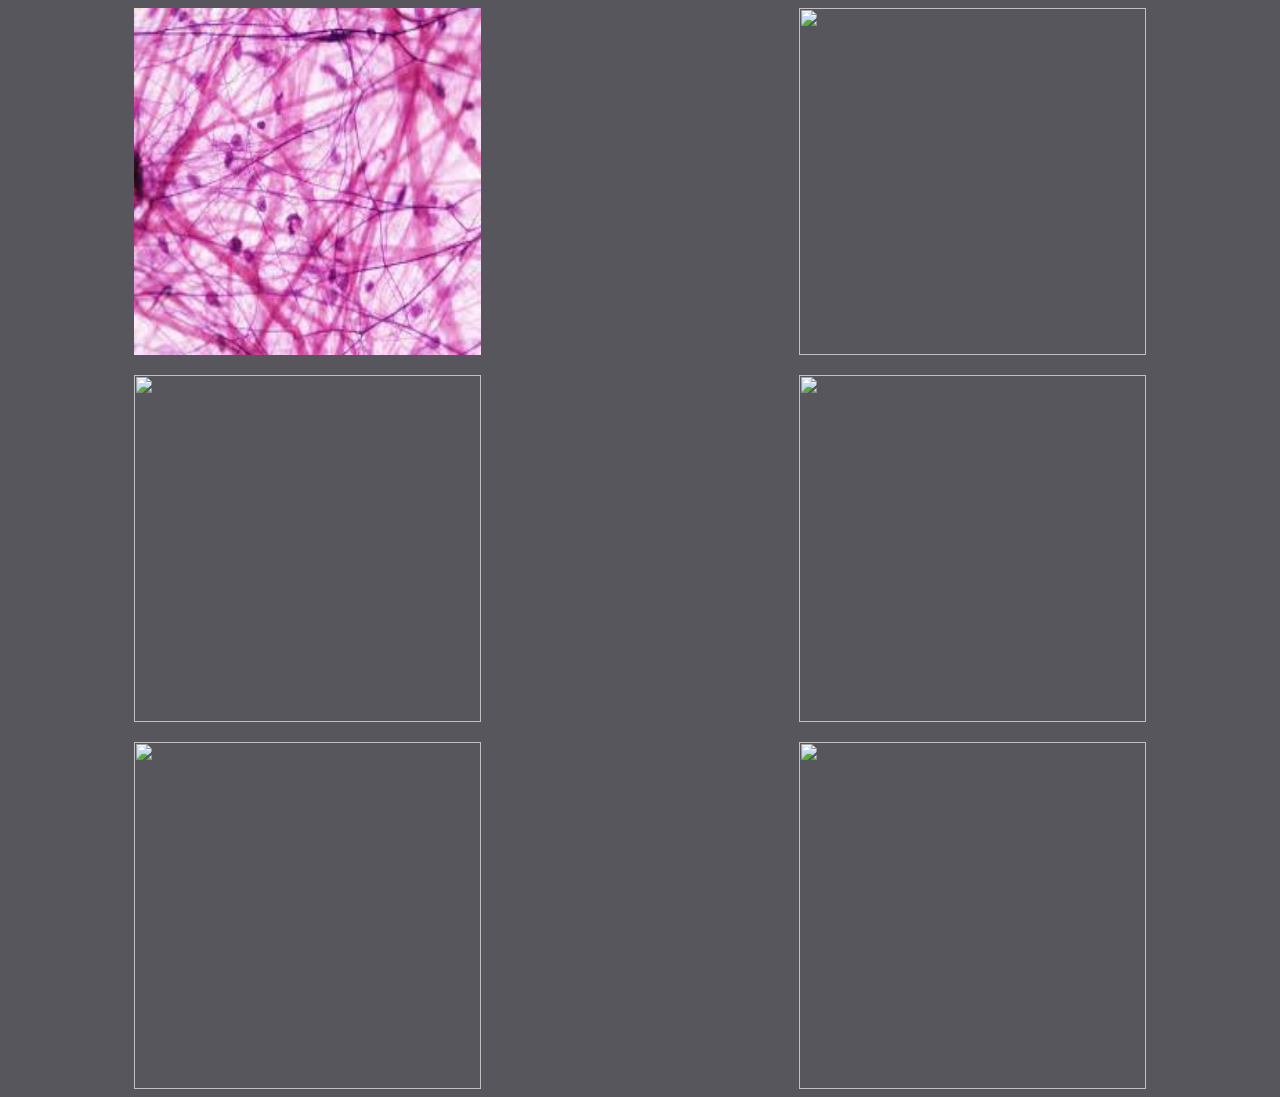
==== tejido.html @ 58338805 "Add files via upload" ====
<!DOCTYPE html>
<html lang="en">
<head>
  <meta charset="UTF-8">
  <meta http-equiv="X-UA-Compatible" content="IE=edge">
  <meta name="viewport" content="width=device-width, initial-scale=1.0">
  <link rel="stylesheet" href="style.css">
  <title>Tejidos</title>
</head>
<body id="fondo2">
  
  <main>
      
      <img src="[data-uri]" alt="">
      <img src="https://cienciaybiologia.com/wp-content/uploads/2017/05/epitelio-estrat-plano-600x464.jpg" alt="">
      <img src="http://1.bp.blogspot.com/-T8ftOMyOdzM/U7xOscpQ4DI/AAAAAAAAABY/8KCy9e4TxN8/s1600/Division+celular.jpg" alt="">
      <img src="https://img.freepik.com/vector-premium/tejer-ganchillo-manos-hilo-morado-tejido-ilustracion-vectorial_543062-616.jpg?w=2000" alt="">
      <img src="https://previews.123rf.com/images/inbevel13/inbevel131612/inbevel13161200022/69114659-tumor-en-crecimiento-secci%C3%B3n-de-tejido-ilustraci%C3%B3n-vectorial.jpg" alt="">
      <img src="https://previews.123rf.com/images/inbevel13/inbevel131602/inbevel13160200011/52505587-tejido-ilustraci%C3%B3n-vectorial.jpg" alt="">

  </main>

</body>
</html>
---- style.css ----
html,body{
  background-size: cover;
  overflow-y: scroll;
}

body#fondo1 {
  background-color:#393a38 ;
}

body#fondo2 {
  background: rgb(87, 86, 92);
 
}

a {
  text-decoration: none;
}

h1{
  color: rgb(5, 5, 5);
  letter-spacing: 20px;
  
}

main {
  width: 80%;
  margin: 0 auto;
  display: flex;
  flex-wrap: wrap;
  justify-content: space-between;
  gap: 20px;
}

img{
  width: 347px;
  height: 347px;
}

img.efectos1 {
  position: relative;
  animation-name: animacion1;
  animation-duration: 50s;
  animation-iteration-count: infinite;
  animation-direction: alternate-reverse;  
}

img.efectos2 {
  position: relative;
  animation-name: animacion2;
  animation-duration: 30s;
  animation-iteration-count: infinite;
  animation-direction: alternate-reverse;  
}

img.efectos3 {
  position: relative;
  animation-name: animacion3;
  animation-duration: 15s;
  animation-iteration-count: infinite;
  animation-direction: alternate-reverse;  
}


@keyframes animacion1 {
  0%   {background-color:red; left:0px; top:0px;}
  25%  {background-color:yellow; left:200px; top:0px;}
  50%  {background-color:blue; left:200px; top:200px;}
  75%  {background-color:green; left:0px; top:200px;}
  100% {background-color:red; left:0px; top:0px;}
}

@keyframes animacion2 {
  0%   {background-color:red; left:0px; top:0px;}
  25%  {background-color:yellow; left:0px; top:200px;}
  50%  {background-color:blue; left:200px; top:100px;}
  75%  {background-color:green; left:100px; top:200px;}
  100% {background-color:red; left:0px; top:100px;}
}

@keyframes animacion3 {
  0%   {background-color:red; left:0px; top:0px;}
  25%  {background-color:yellow; left:200px; top:0px;}
  50%  {background-color:blue; left:200px; top:200px;}
  75%  {background-color:green; left:0px; top:200px;}
  100% {background-color:red; left:0px; top:0px;}
}

*,
*::before,
*::after {
  box-sizing: border-box;
}

:root {
  --color-primary: #0d501c;
  --color-secondary: #2ab318;
  --color-tertiary: #34a325;
  --color-quaternary: #a6ebbb;
  --color-quinary: #052b12;
  /*
  --color-primary: #5192ED;
  --color-secondary: #69A1F0;
  --color-tertiary: #7EAEF2;
  --color-quaternary: #90BAF5;
  --color-quinary: #A2C4F5;
  */
}

body {
  min-height: 100vh;
  font-family: canada-type-gibson, sans-serif;
  font-style: italic;
  font-weight: 300;
  font-size: 1.25rem;
  display: flex;
  flex-direction: column;
  justify-content: center;
  overflow: hidden;
  background-color: #393a38;
}

.content {
  display: flex;
  align-content: center;
  justify-content: center;
}

.text_shadows {
  text-shadow: 3px 3px 0 var(--color-secondary), 6px 6px 0 var(--color-tertiary),
    9px 9px var(--color-quaternary), 12px 12px 0 var(--color-quinary);
  font-family: bungee, sans-serif;
  font-style: italic;
  font-weight: 400;
  text-transform: uppercase;
  font-size: calc(2rem + 5vw);
  text-align: center;
  margin: 0;
  color: var(--color-primary);
  animation: shadows 1.2s ease-in infinite, move 1.2s ease-in infinite;
  letter-spacing: 0.4rem;
}

@keyframes shadows {
  0% {
    text-shadow: none;
  }
  10% {
    text-shadow: 3px 3px 0 var(--color-secondary);
  }
  20% {
    text-shadow: 3px 3px 0 var(--color-secondary),
      6px 6px 0 var(--color-tertiary);
  }
  30% {
    text-shadow: 3px 3px 0 var(--color-secondary),
      6px 6px 0 var(--color-tertiary), 9px 9px var(--color-quaternary);
  }
  40% {
    text-shadow: 3px 3px 0 var(--color-secondary),
      6px 6px 0 var(--color-tertiary), 9px 9px var(--color-quaternary),
      12px 12px 0 var(--color-quinary);
  }
  50% {
    text-shadow: 3px 3px 0 var(--color-secondary),
      6px 6px 0 var(--color-tertiary), 9px 9px var(--color-quaternary),
      12px 12px 0 var(--color-quinary);
  }
  60% {
    text-shadow: 3px 3px 0 var(--color-secondary),
      6px 6px 0 var(--color-tertiary), 9px 9px var(--color-quaternary),
      12px 12px 0 var(--color-quinary);
  }
  70% {
    text-shadow: 3px 3px 0 var(--color-secondary),
      6px 6px 0 var(--color-tertiary), 9px 9px var(--color-quaternary);
  }
  80% {
    text-shadow: 3px 3px 0 var(--color-secondary),
      6px 6px 0 var(--color-tertiary);
  }
  90% {
    text-shadow: 3px 3px 0 var(--color-secondary);
  }
  100% {
    text-shadow: none;
  }
}

@keyframes move {
  0% {
    transform: translate(0px, 0px);
  }
  40% {
    transform: translate(-12px, -12px);
  }
  50% {
    transform: translate(-12px, -12px);
  }
  60% {
    transform: translate(-12px, -12px);
  }
  100% {
    transform: translate(0px, 0px);
  }
}

p.detalle , h1.detalle {
  color: white!important;
}


/* Style the video: 100% width and height to cover the entire window */
#myVideo {
  position: fixed;
  right: 0;
  bottom: 0;
  min-width: 100%;
  min-height: 100%;
}

/* Add some content at the bottom of the video/page */
.content-video {
  position: fixed;
  bottom: 0;
  color: #f1f1f1;
  width: 100%;
  padding: 20px;
  display: flex;
  justify-content: center;
}

.content-video img{
  width: 900px;
  height: 600px;
}

/* Style the button used to pause/play the video */
#myBtn {
  width: 200px;
  font-size: 18px;
  padding: 10px;
  border: none;
  background: #000;
  color: #fff;
  cursor: pointer;
}

#myBtn:hover {
  background: #ddd;
  color: black;
}
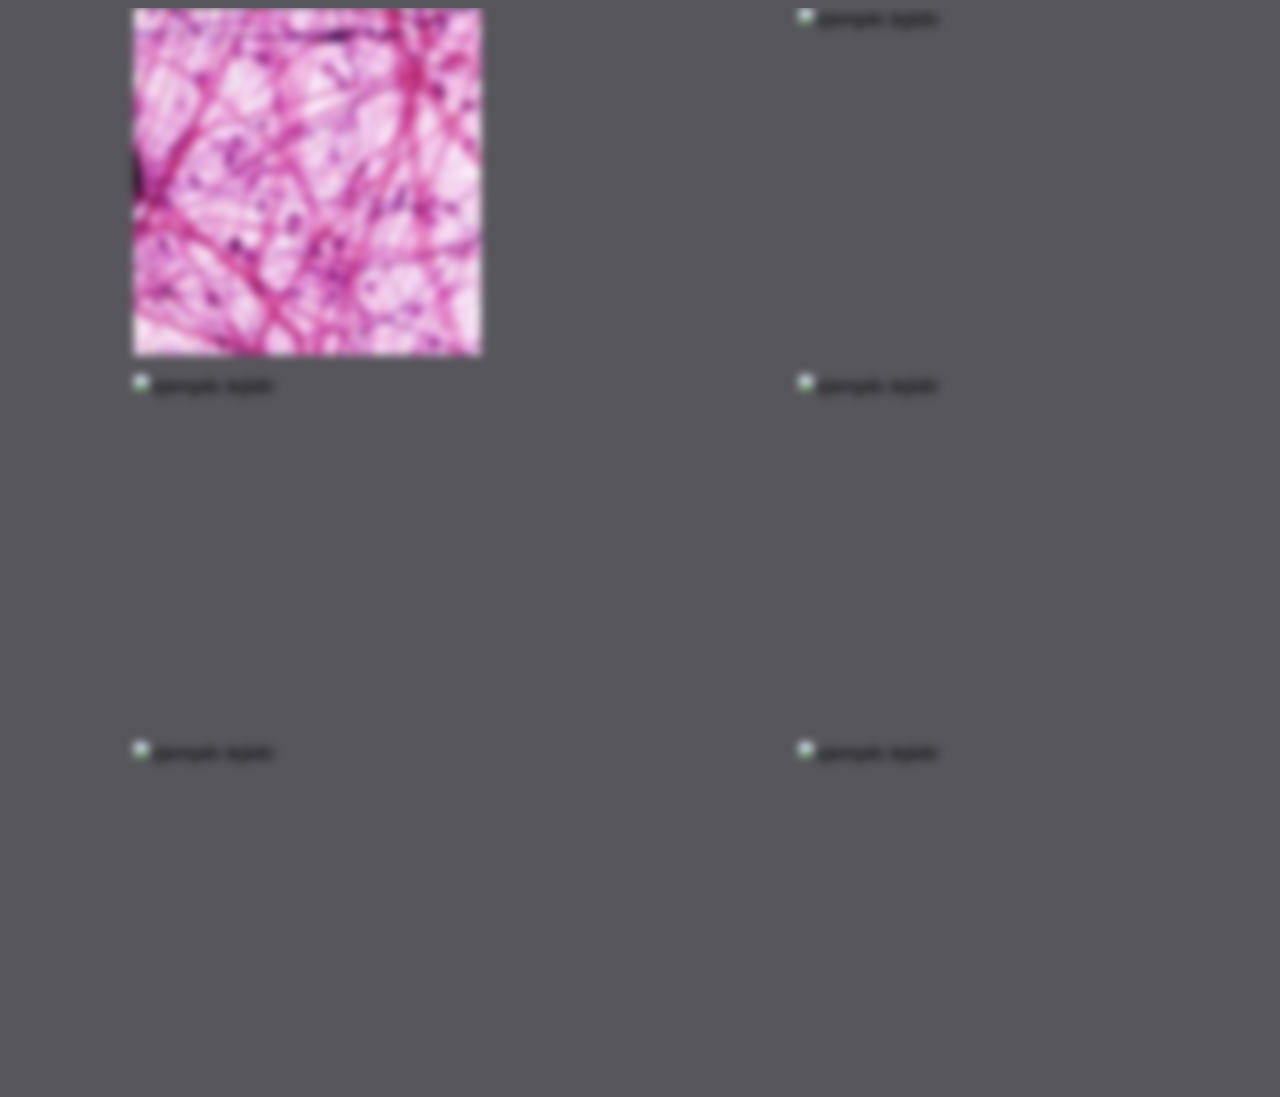
==== commit a4e62097: "Add files via upload" ====
--- a/tejido.html
+++ b/tejido.html
@@ -11,12 +11,12 @@
   
   <main>
       
-      <img src="[data-uri]" alt="">
-      <img src="https://cienciaybiologia.com/wp-content/uploads/2017/05/epitelio-estrat-plano-600x464.jpg" alt="">
-      <img src="http://1.bp.blogspot.com/-T8ftOMyOdzM/U7xOscpQ4DI/AAAAAAAAABY/8KCy9e4TxN8/s1600/Division+celular.jpg" alt="">
-      <img src="https://img.freepik.com/vector-premium/tejer-ganchillo-manos-hilo-morado-tejido-ilustracion-vectorial_543062-616.jpg?w=2000" alt="">
-      <img src="https://previews.123rf.com/images/inbevel13/inbevel131612/inbevel13161200022/69114659-tumor-en-crecimiento-secci%C3%B3n-de-tejido-ilustraci%C3%B3n-vectorial.jpg" alt="">
-      <img src="https://previews.123rf.com/images/inbevel13/inbevel131602/inbevel13160200011/52505587-tejido-ilustraci%C3%B3n-vectorial.jpg" alt="">
+      <img src="[data-uri]" alt="ejemplo tejido">
+      <img src="https://cienciaybiologia.com/wp-content/uploads/2017/05/epitelio-estrat-plano-600x464.jpg" alt="ejemplo tejido">
+      <img src="http://1.bp.blogspot.com/-T8ftOMyOdzM/U7xOscpQ4DI/AAAAAAAAABY/8KCy9e4TxN8/s1600/Division+celular.jpg" alt="ejemplo tejido">
+      <img src="https://img.freepik.com/vector-premium/tejer-ganchillo-manos-hilo-morado-tejido-ilustracion-vectorial_543062-616.jpg?w=2000" alt="ejemplo tejido">
+      <img src="https://previews.123rf.com/images/inbevel13/inbevel131612/inbevel13161200022/69114659-tumor-en-crecimiento-secci%C3%B3n-de-tejido-ilustraci%C3%B3n-vectorial.jpg" alt="ejemplo tejido">
+      <img src="https://previews.123rf.com/images/inbevel13/inbevel131602/inbevel13160200011/52505587-tejido-ilustraci%C3%B3n-vectorial.jpg" alt="ejemplo tejido">
 
   </main>
 
--- a/style.css
+++ b/style.css
@@ -19,8 +19,9 @@
 }
 
 h1{
-  color: rgb(5, 5, 5);
+  color: rgb(16, 44, 12);
   letter-spacing: 20px;
+  font-style: italic;
   
 }
 
@@ -36,6 +37,12 @@
 img{
   width: 347px;
   height: 347px;
+  -webkit-filter: blur(4px);
+  filter: blur(4px);
+}
+
+img:hover{
+  filter: none;
 }
 
 img.efectos1 {
@@ -207,7 +214,8 @@
 }
 
 p.detalle , h1.detalle {
-  color: white!important;
+  color: rgb(33, 128, 9)!important;
+  font-style: italic;
 }
 
 
@@ -250,4 +258,5 @@
 #myBtn:hover {
   background: #ddd;
   color: black;
-}+}
+
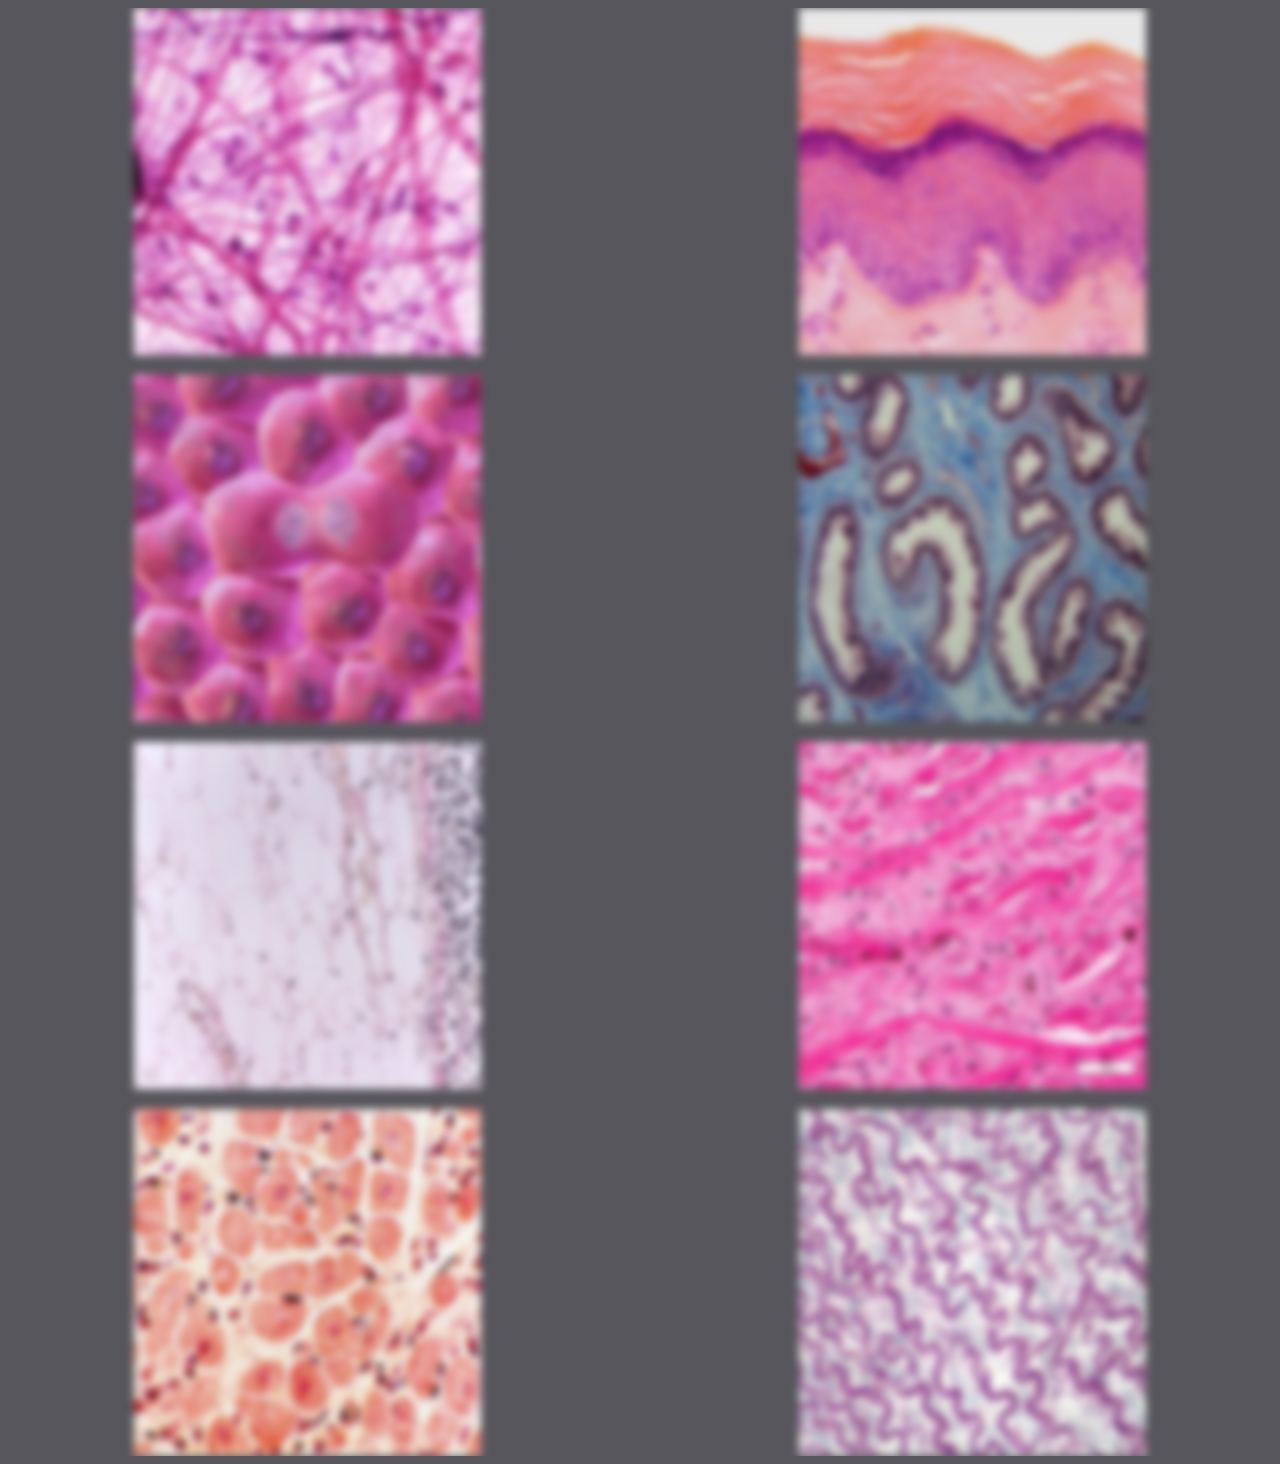
==== commit 150b7861: "Add files via upload" ====
--- a/tejido.html
+++ b/tejido.html
@@ -11,14 +11,19 @@
   
   <main>
       
-      <img src="[data-uri]" alt="ejemplo tejido">
-      <img src="https://cienciaybiologia.com/wp-content/uploads/2017/05/epitelio-estrat-plano-600x464.jpg" alt="ejemplo tejido">
-      <img src="http://1.bp.blogspot.com/-T8ftOMyOdzM/U7xOscpQ4DI/AAAAAAAAABY/8KCy9e4TxN8/s1600/Division+celular.jpg" alt="ejemplo tejido">
-      <img src="https://img.freepik.com/vector-premium/tejer-ganchillo-manos-hilo-morado-tejido-ilustracion-vectorial_543062-616.jpg?w=2000" alt="ejemplo tejido">
-      <img src="https://previews.123rf.com/images/inbevel13/inbevel131612/inbevel13161200022/69114659-tumor-en-crecimiento-secci%C3%B3n-de-tejido-ilustraci%C3%B3n-vectorial.jpg" alt="ejemplo tejido">
-      <img src="https://previews.123rf.com/images/inbevel13/inbevel131602/inbevel13160200011/52505587-tejido-ilustraci%C3%B3n-vectorial.jpg" alt="ejemplo tejido">
+      <img src="img tejido 1.jpg" alt="ejemplo tejido">
+      <img src="img tejido 2.jpg" alt="ejemplo tejido">
+      <img src="img tejido 3.jpg" alt="ejemplo tejido">
+      <img src="img tejido 4.jpg" alt="ejemplo tejido">
+      <img src="img tejido 5.jpg" alt="ejemplo tejido">
+      <img src="img tejido 6.jpg" alt="ejemplo tejido">
+      <img src="img tejido 7.jpg" alt="ejemplo tejido">
+      <img src="img tejido 8.jpg" alt="ejemplo tejido">
+      
+    
+      
 
   </main>
 
 </body>
-</html>+</html>      